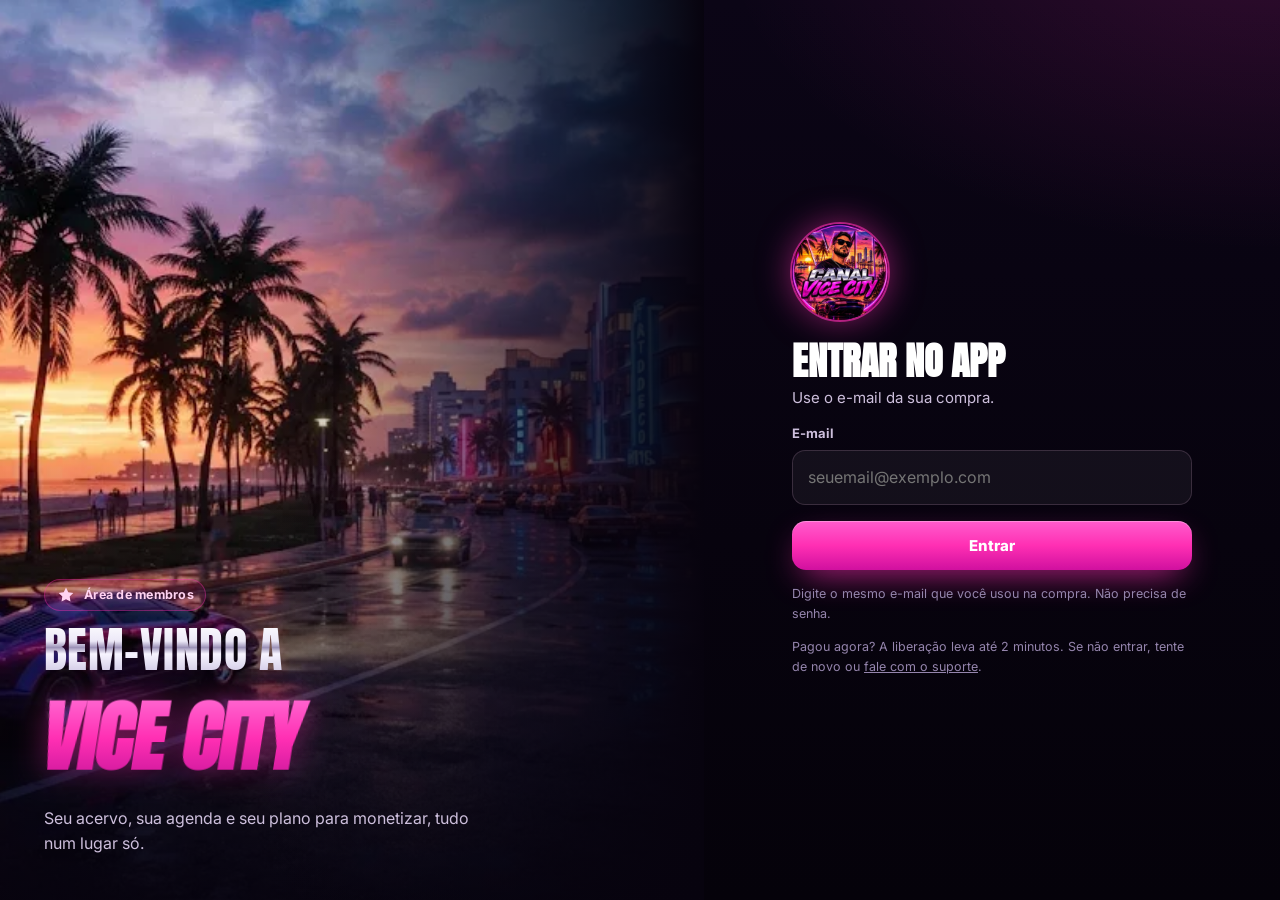
==== app/index.html @ b7386f18 "Acentos visíveis nos títulos Co-Authored-By: Claude Opus 5.5 <noreply@anthropic.com> Claude-Session:" ====
<!DOCTYPE html>
<html lang="pt-BR">
<head>
<meta charset="utf-8">
<meta name="viewport" content="width=device-width,initial-scale=1,maximum-scale=1,viewport-fit=cover">
<title>Canal Vice City · Área de membros</title>
<meta name="theme-color" content="#07030e">
<meta name="robots" content="noindex">
<link rel="icon" href="assets/logo-96.webp" type="image/webp">
<link rel="preconnect" href="https://fonts.googleapis.com">
<link rel="preconnect" href="https://fonts.gstatic.com" crossorigin>
<link rel="preconnect" href="https://drive.google.com">
<link href="https://fonts.googleapis.com/css2?family=Anton&family=Inter:wght@400;500;600;700;800&family=Yellowtail&display=swap" rel="stylesheet">
<link rel="stylesheet" href="css/app.css?v=17">
<link rel="stylesheet" href="css/v2.css?v=17">
<link rel="apple-touch-icon" href="assets/apple-touch-icon.png">
<link rel="manifest" href="manifest.webmanifest">
<meta name="apple-mobile-web-app-capable" content="yes">
<meta name="mobile-web-app-capable" content="yes">
<meta name="apple-mobile-web-app-status-bar-style" content="black-translucent">
<meta name="apple-mobile-web-app-title" content="Vice City">
<link rel="preload" as="image" href="assets/logo-96.webp">
</head>
<body>
<div class="boot"><svg viewBox="0 0 24 24" width="44" height="44"><path fill="#ff2d7a" d="M12 2.5l2.9 6 6.6.8-4.9 4.6 1.3 6.6L12 17.3l-5.9 3.2 1.3-6.6-4.9-4.6 6.6-.8z"/></svg></div>
<script src="js/config.js?v=17"></script>
<script>if (window.CVC && CVC.SUPABASE_URL) document.write('<script src="https://cdn.jsdelivr.net/npm/@supabase/supabase-js@2"><\/script>');</script>
<script src="js/content.js?v=17"></script>
<script src="js/app.js?v=17"></script>
<script src="js/bonus.js?v=17"></script>
<script src="js/estudio.js?v=17"></script>
</body>
</html>
---- app/css/app.css ----
:root{
  --night:#0f0820;--night2:#170c2c;--panel:#1d1036;--panel2:#25153f;--line:rgba(255,214,232,.10);--line2:rgba(255,214,232,.18);
  --txt:#fff;--mut:#cdbfdc;--dim:#9585ad;--pink:#ff2d7a;--orange:#ff8a3d;--aqua:#22d3c5;--gold:#ffc861;--pastel:#ffd6e8;--red:#ff4d4d;
  --sunset:linear-gradient(92deg,#ff2d7a 0%,#ff5a5f 45%,#ff8a3d 100%);
  --cta:linear-gradient(180deg,#ff5294 0%,#ff2d7a 52%,#e5135c 100%);
  --r:16px;--r2:22px;--side:252px;--top:64px;
  --sh:0 18px 50px -20px rgba(0,0,0,.7);
  --disp:Anton,Impact,'Arial Narrow',sans-serif;--body:Inter,system-ui,-apple-system,Segoe UI,Roboto,sans-serif;--script:Yellowtail,cursive;
}
*{box-sizing:border-box;margin:0;padding:0}
html{-webkit-text-size-adjust:100%;scroll-behavior:smooth}
body{font-family:var(--body);background:var(--night);color:var(--txt);line-height:1.55;font-size:15px;min-height:100vh;overflow-x:hidden;-webkit-font-smoothing:antialiased}
body::before{content:"";position:fixed;inset:0;z-index:-2;background:
  radial-gradient(1100px 600px at 85% -10%,rgba(255,45,122,.20),transparent 60%),
  radial-gradient(900px 600px at -10% 110%,rgba(34,211,197,.10),transparent 60%),
  linear-gradient(180deg,#140a28 0%,#0f0820 55%,#0c0619 100%)}
a{color:inherit;text-decoration:none}
button,input,select,textarea{font:inherit;color:inherit}
button{cursor:pointer;border:0;background:none}
img{display:block;max-width:100%}
.ic{width:20px;height:20px;fill:none;stroke:currentColor;stroke-width:1.9;stroke-linecap:round;stroke-linejoin:round;flex:none}
.ic.f{fill:currentColor;stroke:none}
:focus-visible{outline:2px solid var(--aqua);outline-offset:2px;border-radius:8px}
.sr{position:absolute;width:1px;height:1px;overflow:hidden;clip:rect(0 0 0 0)}
.hide{display:none!important}

/* ---------- Tipografia ---------- */
.disp{font-family:var(--disp);font-weight:400;letter-spacing:.01em;line-height:.98;text-transform:uppercase}
.h1{font-family:var(--disp);font-size:clamp(34px,5.4vw,58px);line-height:.95;text-transform:uppercase;letter-spacing:.005em}
.h2{font-family:var(--disp);font-size:clamp(26px,3.4vw,38px);line-height:1;text-transform:uppercase}
.h3{font-family:var(--disp);font-size:22px;line-height:1.05;text-transform:uppercase;letter-spacing:.01em}
.script{font-family:var(--script);font-weight:400;text-transform:none;color:var(--pastel)}
.grad{background:var(--sunset);-webkit-background-clip:text;background-clip:text;color:transparent}
.mut{color:var(--mut)}.dim{color:var(--dim)}
.lead{color:var(--mut);font-size:16px;max-width:62ch}
.kick{display:inline-flex;align-items:center;gap:8px;font-size:12.5px;font-weight:700;color:var(--pastel);background:rgba(255,45,122,.12);border:1px solid rgba(255,45,122,.3);padding:5px 11px;border-radius:99px}

/* ---------- Botões ---------- */
.btn{display:inline-flex;align-items:center;justify-content:center;gap:9px;padding:13px 20px;border-radius:14px;font-weight:800;font-size:15px;transition:transform .15s,filter .15s,background .15s;white-space:nowrap}
.btn:active{transform:scale(.98)}
.btn-p{background:var(--cta);color:#fff;box-shadow:0 10px 30px -10px rgba(255,45,122,.8),inset 0 1px 0 rgba(255,255,255,.25)}
.btn-p:hover{filter:brightness(1.08)}
.btn-g{background:rgba(255,255,255,.06);border:1px solid var(--line2);color:#fff}
.btn-g:hover{background:rgba(255,255,255,.1)}
.btn-a{background:rgba(34,211,197,.12);border:1px solid rgba(34,211,197,.4);color:#7ff3e9}
.btn-s{padding:9px 13px;border-radius:11px;font-size:13.5px}
.btn-xs{padding:6px 10px;border-radius:9px;font-size:12.5px;font-weight:700}
.btn[disabled]{opacity:.45;pointer-events:none}
.chip{display:inline-flex;align-items:center;gap:7px;padding:8px 13px;border-radius:99px;border:1px solid var(--line2);background:rgba(255,255,255,.04);font-weight:700;font-size:13.5px;color:var(--mut);transition:.15s;white-space:nowrap}
.chip:hover{color:#fff;border-color:rgba(255,255,255,.3)}
.chip.on{background:#fff;color:#1a0b2e;border-color:#fff}
.chip .dot{width:8px;height:8px;border-radius:50%}

/* ---------- Login ---------- */
.login{min-height:100vh;display:grid;grid-template-columns:1.1fr .9fr}
.login-art{position:relative;overflow:hidden;background:#1a0b2e}
.login-art img{position:absolute;inset:0;width:100%;height:100%;object-fit:cover;object-position:center 30%}
.login-art::after{content:"";position:absolute;inset:0;background:linear-gradient(90deg,rgba(15,8,32,0) 40%,rgba(15,8,32,1) 100%),linear-gradient(0deg,rgba(15,8,32,.9),transparent 45%)}
.login-art .cap{position:absolute;left:44px;bottom:44px;z-index:2;max-width:440px}
.login-box{display:flex;align-items:center;justify-content:center;padding:40px 28px}
.login-in{width:100%;max-width:400px}
.brand{display:flex;align-items:center;gap:10px}
.brand-mark{width:40px;height:40px;border-radius:12px;background:var(--sunset);display:grid;place-items:center;box-shadow:0 8px 24px -8px rgba(255,45,122,.8)}
.brand-mark svg{width:22px;height:22px;fill:#fff}
.brand b{font-family:var(--disp);font-size:20px;letter-spacing:.02em;text-transform:uppercase;line-height:1}
.brand small{display:block;font-family:var(--script);font-size:17px;color:var(--pastel);line-height:1;margin-top:2px}
.field{display:block;margin-top:14px}
.field span{display:block;font-size:13px;font-weight:700;color:var(--mut);margin-bottom:7px}
.input{width:100%;background:rgba(255,255,255,.05);border:1px solid var(--line2);border-radius:13px;padding:14px 15px;font-size:15.5px;outline:0;transition:border .15s,background .15s}
.input:focus{border-color:rgba(255,45,122,.7);background:rgba(255,255,255,.07)}
textarea.input{resize:vertical;min-height:110px;line-height:1.5}
select.input{appearance:none;background-image:linear-gradient(45deg,transparent 50%,#cdbfdc 50%),linear-gradient(135deg,#cdbfdc 50%,transparent 50%);background-position:calc(100% - 20px) 50%,calc(100% - 15px) 50%;background-size:5px 5px;background-repeat:no-repeat;padding-right:38px}
select.input option{background:#1d1036}
.or{display:flex;align-items:center;gap:12px;color:var(--dim);font-size:12.5px;margin:18px 0}
.or::before,.or::after{content:"";flex:1;height:1px;background:var(--line2)}
.gbtn{width:100%;background:#fff;color:#1f1f1f;font-weight:700}
.note{font-size:12.5px;color:var(--dim);margin-top:14px}
.preview-flag{display:inline-flex;gap:6px;align-items:center;font-size:12px;font-weight:700;color:#1a0b2e;background:var(--gold);padding:4px 10px;border-radius:99px}

/* ---------- Shell ---------- */
.shell{display:grid;grid-template-columns:var(--side) 1fr;min-height:100vh}
.side{position:sticky;top:0;height:100vh;display:flex;flex-direction:column;gap:6px;padding:20px 14px;border-right:1px solid var(--line);background:linear-gradient(180deg,rgba(29,16,54,.85),rgba(15,8,32,.9));backdrop-filter:blur(10px);overflow-y:auto}
.side .brand{padding:4px 8px 16px}
.nav-g{font-size:11px;font-weight:800;letter-spacing:.08em;color:var(--dim);text-transform:uppercase;padding:14px 12px 6px}
.nav a{display:flex;align-items:center;gap:12px;padding:10px 12px;border-radius:12px;color:var(--mut);font-weight:650;font-size:14.5px;transition:.15s;position:relative}
.nav a:hover{background:rgba(255,255,255,.05);color:#fff}
.nav a.on{background:linear-gradient(90deg,rgba(255,45,122,.22),rgba(255,138,61,.08));color:#fff}
.nav a.on::before{content:"";position:absolute;left:-14px;top:9px;bottom:9px;width:3px;border-radius:3px;background:var(--sunset)}
.nav a .lk{margin-left:auto;width:16px;height:16px;color:var(--dim)}
.nav a .bdg{margin-left:auto;font-size:10.5px;font-weight:800;background:var(--pink);color:#fff;padding:2px 7px;border-radius:99px}
.side-foot{margin-top:auto;padding-top:14px;border-top:1px solid var(--line)}
.me{display:flex;align-items:center;gap:10px;padding:8px}
.av{width:34px;height:34px;border-radius:50%;background:var(--sunset);display:grid;place-items:center;font-weight:900;font-size:14px;flex:none}
.me .em{font-size:12.5px;color:var(--mut);overflow:hidden;text-overflow:ellipsis;white-space:nowrap}
.main{min-width:0;display:flex;flex-direction:column}
.top{position:sticky;top:0;z-index:30;height:var(--top);display:flex;align-items:center;gap:14px;padding:0 28px;background:rgba(15,8,32,.72);backdrop-filter:blur(14px);border-bottom:1px solid var(--line)}
.top .brand{display:none}
.search{flex:1;max-width:460px;position:relative}
.search .ic{position:absolute;left:13px;top:50%;transform:translateY(-50%);color:var(--dim);width:18px;height:18px}
.search input{width:100%;background:rgba(255,255,255,.06);border:1px solid var(--line);border-radius:12px;padding:10px 12px 10px 40px;font-size:14px;outline:0}
.search input:focus{border-color:rgba(255,45,122,.6)}
.wanted{margin-left:auto;display:flex;align-items:center;gap:10px;padding:6px 12px;border-radius:12px;background:rgba(0,0,0,.25);border:1px solid var(--line)}
.wanted .lbl{font-size:11px;font-weight:800;color:var(--dim);letter-spacing:.06em;text-transform:uppercase;line-height:1.1}
.stars{display:flex;gap:3px}
.stars svg{width:17px;height:17px;fill:rgba(255,255,255,.14);transition:fill .4s,transform .4s}
.stars svg.on{fill:var(--gold);filter:drop-shadow(0 0 6px rgba(255,200,97,.7))}
.view{padding:28px 28px 120px;max-width:1320px;width:100%;margin:0 auto}
.preview-bar{background:linear-gradient(90deg,rgba(255,200,97,.16),rgba(255,138,61,.1));border-bottom:1px solid rgba(255,200,97,.3);color:#ffe3a8;font-size:13px;padding:8px 28px;display:flex;gap:10px;align-items:center;flex-wrap:wrap}
.preview-bar select{background:rgba(0,0,0,.3);border:1px solid rgba(255,200,97,.4);border-radius:8px;padding:3px 8px;font-size:12.5px}

/* tabbar mobile */
.tabbar{display:none}

/* ---------- Componentes ---------- */
.card{background:linear-gradient(180deg,rgba(37,21,63,.85),rgba(29,16,54,.85));border:1px solid var(--line);border-radius:var(--r2);padding:22px}
.card.glow{position:relative;overflow:hidden}
.card.glow::before{content:"";position:absolute;inset:-1px;border-radius:inherit;padding:1px;background:linear-gradient(135deg,rgba(255,45,122,.6),rgba(255,138,61,.2),rgba(34,211,197,.3));-webkit-mask:linear-gradient(#000 0 0) content-box,linear-gradient(#000 0 0);-webkit-mask-composite:xor;mask-composite:exclude;pointer-events:none}
.grid2{display:grid;grid-template-columns:repeat(2,minmax(0,1fr));gap:16px}
.grid3{display:grid;grid-template-columns:repeat(3,minmax(0,1fr));gap:16px}
.grid4{display:grid;grid-template-columns:repeat(4,minmax(0,1fr));gap:14px}
.sec{margin-top:40px}
.sec-h{display:flex;align-items:flex-end;justify-content:space-between;gap:16px;margin-bottom:16px;flex-wrap:wrap}
.sec-h p{color:var(--mut);font-size:14px;margin-top:4px}
.row{display:flex;gap:10px;align-items:center;flex-wrap:wrap}
.sp{flex:1}
.pill{display:inline-flex;align-items:center;gap:6px;font-size:11.5px;font-weight:800;padding:4px 9px;border-radius:99px;background:rgba(255,255,255,.08);color:var(--mut);text-transform:uppercase;letter-spacing:.04em}
.toast{position:fixed;left:50%;bottom:28px;transform:translate(-50%,20px);opacity:0;z-index:100;background:#fff;color:#1a0b2e;font-weight:800;font-size:14px;padding:12px 18px;border-radius:14px;box-shadow:var(--sh);transition:.25s;pointer-events:none;display:flex;gap:8px;align-items:center}
.toast.on{opacity:1;transform:translate(-50%,0)}
.empty{text-align:center;padding:50px 20px;color:var(--mut)}
.prog{height:8px;border-radius:99px;background:rgba(255,255,255,.08);overflow:hidden}
.prog i{display:block;height:100%;background:var(--sunset);border-radius:inherit;transition:width .6s}

/* Hero (banner de módulo) */
.hero{position:relative;border-radius:26px;overflow:hidden;min-height:260px;display:flex;align-items:flex-end;padding:30px;border:1px solid var(--line);background:#1a0b2e}
.hero .bg{position:absolute;inset:0;width:100%;height:100%;object-fit:cover}
.hero::after{content:"";position:absolute;inset:0;background:linear-gradient(90deg,rgba(15,8,32,.95) 0%,rgba(15,8,32,.6) 50%,rgba(15,8,32,.1) 100%),linear-gradient(0deg,rgba(15,8,32,.8),transparent 60%)}
.hero>.in{position:relative;z-index:2;max-width:620px}
.hero .h1{margin:12px 0 10px}
.hero.art-sunset{background:radial-gradient(120% 140% at 85% 0%,#ff8a3d 0%,#ff2d7a 28%,#5b1a7a 55%,#1a0b2e 80%)}
.hero.art-sunset .sun{position:absolute;right:8%;top:16%;width:220px;height:220px;border-radius:50%;background:linear-gradient(180deg,#ffd36e,#ff6a3d 60%,#ff2d7a);box-shadow:0 0 120px rgba(255,138,61,.6);-webkit-mask:repeating-linear-gradient(180deg,#000 0 14px,transparent 14px 20px)}

/* ---------- Rails (esteiras) ---------- */
.rail{margin-top:34px}
.rail-h{display:flex;align-items:center;gap:12px;margin-bottom:12px}
.rail-h .h3{font-size:21px}
.rail-h .ct{font-size:12.5px;font-weight:700;color:var(--dim)}
.rail-h .more{margin-left:auto;font-size:13px;font-weight:800;color:var(--pastel);display:flex;align-items:center;gap:4px}
.rail-track{display:grid;grid-auto-flow:column;grid-auto-columns:minmax(220px,1fr);gap:14px;overflow-x:auto;scroll-snap-type:x mandatory;padding-bottom:10px;scrollbar-width:thin;scrollbar-color:rgba(255,255,255,.15) transparent}
@media (min-width:1200px){.rail-track{grid-auto-columns:calc((100% - 56px)/5)}}
.rail-track>*{scroll-snap-align:start}
.rail-wrap{position:relative}
.rail-btn{position:absolute;top:34%;width:40px;height:40px;border-radius:50%;background:rgba(15,8,32,.85);border:1px solid var(--line2);display:grid;place-items:center;z-index:3;opacity:0;transition:.2s}
.rail-wrap:hover .rail-btn{opacity:1}
.rail-btn.l{left:-14px}.rail-btn.r{right:-14px}

/* Card de vídeo */
.vc{position:relative;border-radius:16px;overflow:hidden;background:var(--panel);border:1px solid var(--line);transition:transform .2s,border-color .2s,box-shadow .2s;display:flex;flex-direction:column;min-width:0}
.vc:hover{transform:translateY(-3px);border-color:rgba(255,45,122,.45);box-shadow:0 18px 40px -18px rgba(255,45,122,.5)}
.vc .th{position:relative;aspect-ratio:16/10;background:linear-gradient(110deg,#22123c 8%,#2d1a4d 18%,#22123c 33%);background-size:200% 100%;animation:shim 1.4s linear infinite;cursor:pointer;overflow:hidden}
.vc .th img{position:absolute;inset:0;width:100%;height:100%;object-fit:cover;transition:transform .35s}
.vc:hover .th img{transform:scale(1.05)}
.vc .th::after{content:"";position:absolute;inset:0;background:linear-gradient(0deg,rgba(15,8,32,.85),transparent 55%)}
.vc .play{position:absolute;left:50%;top:50%;transform:translate(-50%,-50%) scale(.9);width:48px;height:48px;border-radius:50%;background:rgba(255,45,122,.92);display:grid;place-items:center;z-index:2;opacity:0;transition:.2s;box-shadow:0 0 0 6px rgba(255,45,122,.25)}
.vc .play svg{width:20px;height:20px;fill:#fff;margin-left:3px}
.vc:hover .play{opacity:1;transform:translate(-50%,-50%) scale(1)}
.vc .tag{position:absolute;left:10px;top:10px;z-index:2;font-size:10.5px;font-weight:900;letter-spacing:.05em;text-transform:uppercase;padding:4px 8px;border-radius:7px;background:rgba(15,8,32,.75);backdrop-filter:blur(6px);border:1px solid rgba(255,255,255,.12)}
.vc .fav{position:absolute;right:8px;top:8px;z-index:3;width:32px;height:32px;border-radius:50%;background:rgba(15,8,32,.7);display:grid;place-items:center;border:1px solid rgba(255,255,255,.12)}
.vc .fav svg{width:16px;height:16px;fill:none;stroke:#fff;stroke-width:2}
.vc .fav.on svg{fill:var(--gold);stroke:var(--gold)}
.vc .done-b{position:absolute;right:8px;bottom:8px;z-index:3;font-size:10.5px;font-weight:900;background:var(--aqua);color:#062a27;padding:3px 8px;border-radius:7px;text-transform:uppercase}
.vc .bd{padding:11px 12px 12px;display:flex;flex-direction:column;gap:9px;flex:1}
.vc .tt{font-weight:750;font-size:13.5px;line-height:1.3;display:-webkit-box;-webkit-line-clamp:2;-webkit-box-orient:vertical;overflow:hidden;min-height:2.6em}
.vc .meta{font-size:11.5px;color:var(--dim);display:flex;gap:8px}
.vc .acts{display:grid;grid-template-columns:1fr auto auto;gap:6px;margin-top:auto}
.vc .acts .btn{padding:8px 10px;font-size:12.5px;border-radius:10px}
.vc .acts .ib{width:36px;padding:8px 0}
@keyframes shim{to{background-position:-200% 0}}

/* Grade de vídeos */
.vgrid{display:grid;grid-template-columns:repeat(auto-fill,minmax(210px,1fr));gap:14px}
.filters{position:sticky;top:var(--top);z-index:20;background:rgba(15,8,32,.88);backdrop-filter:blur(12px);margin:0 -28px;padding:14px 28px;border-bottom:1px solid var(--line)}
.filters .chips{display:flex;gap:8px;overflow-x:auto;padding-bottom:4px;scrollbar-width:none}
.filters .chips::-webkit-scrollbar{display:none}
.pager{display:flex;align-items:center;justify-content:center;gap:12px;margin-top:26px}

/* Cards de categoria */
.catc{position:relative;border-radius:18px;overflow:hidden;min-height:132px;padding:16px;display:flex;flex-direction:column;justify-content:flex-end;border:1px solid var(--line);background:#1d1036;transition:transform .2s}
.catc:hover{transform:translateY(-3px)}
.catc .bgi{position:absolute;inset:0;width:100%;height:100%;object-fit:cover;opacity:.55;transition:opacity .2s}
.catc:hover .bgi{opacity:.75}
.catc::after{content:"";position:absolute;inset:0;background:linear-gradient(0deg,rgba(15,8,32,.95),rgba(15,8,32,.2))}
.catc>*{position:relative;z-index:2}
.catc .n{font-family:var(--disp);font-size:22px;text-transform:uppercase;line-height:1}
.catc .c{font-size:12.5px;color:var(--mut);margin-top:4px}
.catc .bar{position:absolute;left:0;top:0;bottom:0;width:4px;z-index:2}

/* Modal */
.modal{position:fixed;inset:0;z-index:80;background:rgba(5,2,12,.78);backdrop-filter:blur(8px);display:flex;align-items:center;justify-content:center;padding:20px;opacity:0;pointer-events:none;transition:opacity .2s}
.modal.on{opacity:1;pointer-events:auto}
.mbox{width:100%;max-width:980px;max-height:92vh;overflow:auto;background:linear-gradient(180deg,#22123c,#170c2c);border:1px solid var(--line2);border-radius:24px;box-shadow:var(--sh);transform:translateY(16px) scale(.98);transition:transform .25s}
.modal.on .mbox{transform:none}
.mhead{display:flex;align-items:center;gap:12px;padding:16px 18px;border-bottom:1px solid var(--line)}
.mhead .x{margin-left:auto;width:38px;height:38px;border-radius:50%;background:rgba(255,255,255,.08);display:grid;place-items:center}
.mbody{padding:18px}
.player-wrap{display:grid;grid-template-columns:minmax(0,1.25fr) minmax(0,1fr);gap:18px}
.player{position:relative;aspect-ratio:9/12;max-height:72vh;border-radius:16px;overflow:hidden;background:#000}
.player iframe{position:absolute;inset:0;width:100%;height:100%;border:0}
.copybox{background:rgba(0,0,0,.25);border:1px solid var(--line);border-radius:14px;padding:13px;font-size:13.5px;white-space:pre-wrap;line-height:1.5}
.ptabs{display:flex;gap:6px;flex-wrap:wrap}

/* QG */
.qg-hero{display:grid;grid-template-columns:minmax(0,1.3fr) minmax(0,1fr);gap:18px}
.next{display:flex;gap:14px;align-items:flex-start;padding:16px;border-radius:16px;background:rgba(255,255,255,.04);border:1px solid var(--line)}
.next .num{width:38px;height:38px;border-radius:12px;display:grid;place-items:center;font-family:var(--disp);font-size:20px;flex:none;background:rgba(255,255,255,.07)}
.next.done .num{background:var(--aqua);color:#062a27}
.next.cur{border-color:rgba(255,45,122,.5);background:rgba(255,45,122,.08)}
.statc{padding:16px;border-radius:16px;background:rgba(255,255,255,.04);border:1px solid var(--line)}
.statc b{display:block;font-family:var(--disp);font-size:30px;line-height:1}
.statc span{font-size:12.5px;color:var(--mut)}
.modc{position:relative;border-radius:20px;overflow:hidden;padding:18px;min-height:150px;display:flex;flex-direction:column;justify-content:flex-end;border:1px solid var(--line);background:linear-gradient(160deg,#2a1748,#170c2c);transition:transform .2s,border-color .2s}
.modc:hover{transform:translateY(-3px);border-color:rgba(255,45,122,.4)}
.modc .ico{position:absolute;right:16px;top:16px;width:46px;height:46px;border-radius:14px;display:grid;place-items:center;background:rgba(255,255,255,.07)}
.modc .ico .ic{width:24px;height:24px}
.modc .n{font-family:var(--disp);font-size:21px;text-transform:uppercase;line-height:1.02}
.modc .d{font-size:13px;color:var(--mut);margin-top:6px}
.modc.lock{opacity:.8}
.modc .lockb{position:absolute;left:16px;top:16px;display:flex;gap:6px;align-items:center;font-size:11px;font-weight:800;padding:4px 9px;border-radius:99px;background:rgba(0,0,0,.4);color:var(--gold);text-transform:uppercase}

/* Quiz */
.quiz{max-width:760px;margin:0 auto}
.qop{display:flex;align-items:center;gap:14px;width:100%;text-align:left;padding:16px 18px;border-radius:16px;border:1px solid var(--line2);background:rgba(255,255,255,.04);transition:.15s;margin-top:10px}
.qop:hover{border-color:rgba(255,255,255,.35);background:rgba(255,255,255,.07)}
.qop.on{border-color:var(--pink);background:rgba(255,45,122,.12)}
.qop .ck{width:24px;height:24px;border-radius:8px;border:2px solid var(--line2);display:grid;place-items:center;flex:none}
.qop.on .ck{background:var(--pink);border-color:var(--pink)}
.qop .ck svg{width:14px;height:14px;stroke:#fff;stroke-width:3;opacity:0}
.qop.on .ck svg{opacity:1}
.qop b{display:block;font-size:15.5px}
.qop small{color:var(--dim);font-size:13px}
.qsteps{display:flex;gap:6px;margin:18px 0 26px}
.qsteps i{flex:1;height:5px;border-radius:9px;background:rgba(255,255,255,.1)}
.qsteps i.on{background:var(--sunset)}

/* Plano */
.plan-step{display:grid;grid-template-columns:56px 1fr;gap:14px;padding:16px 0;border-top:1px solid var(--line)}
.plan-step:first-child{border-top:0}
.plan-step .d{font-family:var(--disp);font-size:15px;line-height:1.05;text-transform:uppercase;color:var(--pastel)}
.ul{list-style:none;display:grid;gap:9px}
.ul li{display:flex;gap:10px;align-items:flex-start;font-size:14.5px;color:var(--mut)}
.ul li .ic{color:var(--aqua);width:18px;height:18px;margin-top:2px}

/* Agenda */
.ag-form{display:grid;grid-template-columns:minmax(0,1fr) minmax(0,1fr);gap:16px}
.plat-sel{display:grid;grid-template-columns:repeat(auto-fill,minmax(150px,1fr));gap:10px}
.plat-b{position:relative;padding:14px;border-radius:16px;border:1px solid var(--line2);background:rgba(255,255,255,.04);text-align:left;transition:.15s}
.plat-b.on{border-color:var(--pc);background:color-mix(in srgb,var(--pc) 14%,transparent)}
.plat-b b{display:block;font-size:14.5px}
.plat-b .dt{width:10px;height:10px;border-radius:50%;background:var(--pc);display:inline-block;margin-right:7px}
.stepper{display:flex;align-items:center;gap:8px;margin-top:10px}
.stepper button{width:30px;height:30px;border-radius:9px;background:rgba(255,255,255,.08);font-weight:900}
.stepper span{min-width:58px;text-align:center;font-weight:800;font-size:13.5px}
.cal{display:grid;grid-template-columns:repeat(7,minmax(0,1fr));gap:8px}
.cal .wd{font-size:11.5px;font-weight:800;color:var(--dim);text-transform:uppercase;text-align:center;padding-bottom:4px}
.day{min-height:118px;border-radius:14px;border:1px solid var(--line);background:rgba(255,255,255,.03);padding:8px;display:flex;flex-direction:column;gap:5px;cursor:pointer;transition:.15s;text-align:left}
.day:hover{border-color:rgba(255,45,122,.45);background:rgba(255,45,122,.05)}
.day.off{opacity:.35;cursor:default}
.day.today{border-color:var(--gold)}
.day .dn{font-family:var(--disp);font-size:18px;line-height:1;display:flex;justify-content:space-between}
.day .dn small{font-family:var(--body);font-size:10.5px;font-weight:800;color:var(--aqua)}
.slot{display:flex;align-items:center;gap:6px;font-size:11px;font-weight:700;color:var(--mut);background:rgba(0,0,0,.25);border-radius:8px;padding:4px 6px;overflow:hidden;white-space:nowrap}
.slot i{width:7px;height:7px;border-radius:50%;flex:none}
.slot.ok{text-decoration:line-through;opacity:.55}
.daylist{display:grid;gap:12px}
.dpost{display:grid;grid-template-columns:120px minmax(0,1fr);gap:14px;padding:12px;border-radius:16px;background:rgba(255,255,255,.04);border:1px solid var(--line)}
.dpost .th{position:relative;border-radius:12px;overflow:hidden;aspect-ratio:16/11;background:#22123c;cursor:pointer}
.dpost .th img{position:absolute;inset:0;width:100%;height:100%;object-fit:cover}
.dpost.ok{opacity:.6}
.legend{display:flex;gap:14px;flex-wrap:wrap;font-size:12.5px;color:var(--mut)}
.legend span{display:inline-flex;align-items:center;gap:6px}
.legend i{width:9px;height:9px;border-radius:50%}

/* Guia / módulos de conteúdo */
.toc{position:sticky;top:calc(var(--top) + 16px);display:grid;gap:4px}
.toc a{padding:9px 12px;border-radius:10px;color:var(--mut);font-weight:650;font-size:14px}
.toc a:hover,.toc a.on{background:rgba(255,255,255,.06);color:#fff}
.doc{display:grid;grid-template-columns:220px minmax(0,1fr);gap:28px;margin-top:28px}
.chapter{scroll-margin-top:calc(var(--top) + 20px);margin-bottom:34px}
.chapter .h2{margin-bottom:12px}
.chk{display:flex;gap:12px;align-items:flex-start;padding:13px 14px;border-radius:14px;background:rgba(255,255,255,.035);border:1px solid var(--line);cursor:pointer;margin-top:8px;transition:.15s}
.chk:hover{border-color:var(--line2)}
.chk input{appearance:none;width:22px;height:22px;border-radius:7px;border:2px solid var(--line2);flex:none;display:grid;place-items:center;margin-top:1px;transition:.15s}
.chk input:checked{background:var(--aqua);border-color:var(--aqua)}
.chk input:checked::after{content:"";width:6px;height:11px;border:solid #062a27;border-width:0 3px 3px 0;transform:rotate(45deg) translate(-1px,-1px)}
.chk b{display:block;font-size:14.5px}
.chk span{font-size:13.5px;color:var(--mut)}
.chk.done b{text-decoration:line-through;opacity:.7}
.prompt{position:relative;padding:16px;border-radius:16px;background:rgba(0,0,0,.25);border:1px solid var(--line)}
.prompt p{font-size:13.5px;color:var(--mut);line-height:1.6;margin-top:8px}
.route{border-radius:20px;padding:20px;border:1px solid var(--line);background:linear-gradient(160deg,rgba(255,255,255,.05),rgba(255,255,255,.02));position:relative;overflow:hidden}
.route::before{content:"";position:absolute;left:0;top:0;right:0;height:3px;background:var(--rc)}
.route .req{display:flex;gap:8px;flex-wrap:wrap;margin:10px 0}
.alert{display:flex;gap:10px;font-size:13px;color:#ffe3a8;background:rgba(255,200,97,.08);border:1px solid rgba(255,200,97,.25);border-radius:12px;padding:10px 12px;margin-top:12px}
.lockscreen{text-align:center;max-width:560px;margin:40px auto;padding:40px 26px}
.lockscreen .big{width:80px;height:80px;border-radius:24px;margin:0 auto 18px;display:grid;place-items:center;background:rgba(255,200,97,.12);color:var(--gold)}
.lockscreen .big .ic{width:38px;height:38px}
.countdown{display:flex;justify-content:center;gap:10px;margin:20px 0}
.countdown div{min-width:74px;padding:12px;border-radius:14px;background:rgba(255,255,255,.05);border:1px solid var(--line)}
.countdown b{display:block;font-family:var(--disp);font-size:32px;line-height:1}
.countdown span{font-size:11.5px;color:var(--dim);text-transform:uppercase;font-weight:800}

/* reveal */
.rv{opacity:0;transform:translateY(14px);transition:opacity .5s ease,transform .5s ease}
.rv.in{opacity:1;transform:none}
@media (prefers-reduced-motion:reduce){.rv{opacity:1;transform:none;transition:none}.vc .th{animation:none}}

/* ---------- Responsivo ---------- */
@media (max-width:1100px){.grid4{grid-template-columns:repeat(2,minmax(0,1fr))}.qg-hero{grid-template-columns:1fr}}
@media (max-width:980px){
  .shell{grid-template-columns:1fr}
  .side{display:none}
  .top{padding:0 16px}
  .top .brand{display:flex}
  .top .brand small{display:none}
  .top .brand b{font-size:17px}
  .search{display:none}
  .view{padding:18px 16px 110px}
  .filters{margin:0 -16px;padding:12px 16px}
  .preview-bar{padding:8px 16px}
  .tabbar{display:grid;grid-template-columns:repeat(5,1fr);position:fixed;left:0;right:0;bottom:0;z-index:40;background:rgba(18,9,36,.94);backdrop-filter:blur(16px);border-top:1px solid var(--line2);padding:6px 4px calc(6px + env(safe-area-inset-bottom))}
  .tabbar a{display:flex;flex-direction:column;align-items:center;gap:3px;font-size:10.5px;font-weight:750;color:var(--dim);padding:6px 2px;border-radius:12px}
  .tabbar a .ic{width:22px;height:22px}
  .tabbar a.on{color:#fff}
  .tabbar a.on .ic{color:var(--pink)}
  .grid3{grid-template-columns:1fr}
  .grid2{grid-template-columns:1fr}
  .doc{grid-template-columns:1fr}
  .toc{position:static;display:flex;overflow-x:auto;gap:6px;scrollbar-width:none}
  .toc a{white-space:nowrap;border:1px solid var(--line)}
  .ag-form{grid-template-columns:1fr}
  .player-wrap{grid-template-columns:1fr}
  .player{aspect-ratio:9/14;max-height:60vh;width:100%;max-width:min(100%,calc(60vh*9/14));margin:0 auto}
  .login{grid-template-columns:1fr}
  .login-art{height:300px}
  .login-art::after{background:linear-gradient(0deg,rgba(15,8,32,1) 0%,rgba(15,8,32,.2) 60%)}
  .login-art .cap{left:22px;bottom:22px;right:22px}
  .login-box{padding:8px 22px 40px}
  .wanted .lbl{display:none}
  .hero{min-height:220px;padding:22px}
  .rail-track{grid-auto-columns:72%}
  .rail-btn{display:none}
}
@media (max-width:560px){
  body{font-size:14.5px}
  .grid4{grid-template-columns:repeat(2,minmax(0,1fr));gap:10px}
  .vgrid{grid-template-columns:repeat(2,minmax(0,1fr));gap:10px}
  .vc .bd{padding:9px}
  .vc .tt{font-size:12.5px}
  .vc .acts{grid-template-columns:1fr auto}
  .vc .acts .ib.cp{display:none}
  .card{padding:16px;border-radius:18px}
  .cal{display:none}
  .dpost{grid-template-columns:96px minmax(0,1fr);gap:10px;padding:10px}
  .dpost>div>.row:last-child{display:grid;grid-template-columns:1fr 1fr;gap:6px}
  .dpost>div>.row:last-child .btn{justify-content:center;width:100%}
  .countdown div{min-width:62px}
  .mbody{padding:14px}
  .modal{padding:0;align-items:flex-end}
  .mbox{border-radius:22px 22px 0 0;max-height:94vh}
}
---- app/css/v2.css ----
/* ============ Canal Vice City · v2 (premium) ============ */
:root{
  --night:#07030e;--night2:#0d0618;--panel:#140a24;--panel2:#1b0f30;
  --line:rgba(255,200,240,.09);--line2:rgba(255,200,240,.16);
  --pink:#ff2fb3;--magenta:#e01cc8;--orange:#ff8a3d;--aqua:#2ee6d6;--gold:#ffd166;--pastel:#ffd3f1;
  --sunset:linear-gradient(95deg,#ff2fb3 0%,#ff4f7b 48%,#ff9a3d 100%);
  --cta:linear-gradient(180deg,#ff5ccd 0%,#ff2fb3 50%,#d0109f 100%);
  --chrome:linear-gradient(180deg,#ffffff 0%,#ece8f7 38%,#9d93b8 50%,#f7f4ff 62%,#cfc8e4 100%);
  --neon:0 0 0 1px rgba(255,47,179,.42),0 0 24px -4px rgba(255,47,179,.55);
}
body{background:var(--night)}
body::before{background:
  radial-gradient(900px 520px at 100% -8%,rgba(255,47,179,.16),transparent 62%),
  radial-gradient(800px 520px at -10% 108%,rgba(46,230,214,.08),transparent 60%),
  linear-gradient(180deg,#0b0516 0%,#07030e 60%,#05020a 100%)}
.chrome{background:var(--chrome);-webkit-background-clip:text;background-clip:text;color:transparent}
.brush{display:inline-block;font-family:var(--disp);text-transform:uppercase;transform:skewX(-9deg);background:linear-gradient(180deg,#ff8fe6 0%,#ff2fb3 55%,#b80d93 100%);-webkit-background-clip:text;background-clip:text;color:transparent;filter:drop-shadow(0 0 16px rgba(255,47,179,.45));padding-right:.08em}
.grad{background:linear-gradient(180deg,#ff8fe6,#ff2fb3 60%,#d0109f);-webkit-background-clip:text;background-clip:text;color:transparent}
.kick{background:rgba(255,47,179,.1);border-color:rgba(255,47,179,.35);color:var(--pastel);letter-spacing:.02em}
.card{background:linear-gradient(180deg,rgba(27,15,48,.78),rgba(18,9,34,.78));border-color:var(--line);backdrop-filter:blur(8px)}
.card.glow::before{background:linear-gradient(135deg,rgba(255,47,179,.7),rgba(46,230,214,.25) 60%,rgba(255,154,61,.4))}
.btn-p{box-shadow:0 12px 34px -12px rgba(255,47,179,.9),inset 0 1px 0 rgba(255,255,255,.3)}
.chip.on{background:linear-gradient(180deg,#fff,#efe8ff);color:#16081f}

/* ---------- Marca ---------- */
.brand-logo{width:44px;height:44px;border-radius:50%;box-shadow:0 0 0 2px rgba(255,47,179,.55),0 0 22px rgba(255,47,179,.5);flex:none}
.brand b{font-size:19px}
.brand .bt{line-height:1}
.brand .bt .chrome{font-family:var(--disp);font-size:17px;letter-spacing:.04em;display:block}
.brand .bt .brush{font-size:21px;margin-top:1px}

/* ---------- Shell / menu ---------- */
.side{background:linear-gradient(180deg,rgba(13,6,24,.96),rgba(7,3,14,.98));border-right:1px solid var(--line)}
.nav-g{color:#8a7aa6;letter-spacing:.12em}
.nav a{font-size:14px}
.nav a .ic{color:#a898c4}
.nav a.on{background:linear-gradient(90deg,rgba(255,47,179,.2),rgba(255,47,179,.02));color:#fff}
.nav a.on .ic{color:var(--pink)}
.nav a.on::before{background:var(--pink);box-shadow:0 0 12px var(--pink)}
.nav .navstep{margin-left:auto;font-size:10px;font-weight:900;color:#140a24;background:var(--gold);border-radius:99px;padding:2px 7px}
.top{background:rgba(7,3,14,.72);border-bottom:1px solid var(--line)}
.hamb{display:none;width:42px;height:42px;border-radius:12px;border:1px solid var(--line2);background:rgba(255,255,255,.04);place-items:center}
.scrim{position:fixed;inset:0;z-index:58;background:rgba(3,1,8,.62);backdrop-filter:blur(3px);opacity:0;pointer-events:none;transition:opacity .25s}
.scrim.on{opacity:1;pointer-events:auto}
.side .xclose{display:none}

/* HUD de procurado (6 estrelas) */
.hud{margin-left:auto;display:flex;align-items:center;gap:10px;padding:7px 12px;border-radius:14px;background:rgba(0,0,0,.35);border:1px solid var(--line)}
.hud .lv{font-family:var(--disp);font-size:13px;letter-spacing:.08em;color:#d8cde9;line-height:1;text-align:right}
.hud .lv b{display:block;font-size:10px;color:#8a7aa6;letter-spacing:.14em;font-family:var(--body);font-weight:800}
.stars{gap:2px}
.stars svg{width:18px;height:18px;fill:rgba(255,255,255,.08);stroke:rgba(255,255,255,.35);stroke-width:1.2}
.stars svg.on{fill:#fff;stroke:#fff;filter:drop-shadow(0 0 5px rgba(255,255,255,.85)) drop-shadow(0 0 10px rgba(255,47,179,.8))}
.stars svg.on:last-child{animation:blink 1.4s steps(2) infinite}
@keyframes blink{50%{opacity:.35}}
.stars.big svg{width:30px;height:30px}

/* ---------- Hero com imagem ---------- */
.hx{position:relative;border-radius:28px;overflow:hidden;min-height:360px;display:flex;align-items:flex-end;padding:34px;background:#12081f;box-shadow:inset 0 0 0 1px rgba(255,47,179,.28),0 40px 90px -50px rgba(255,47,179,.65)}
.hx>img.bg{position:absolute;inset:0;width:100%;height:100%;object-fit:cover;transform:scale(1.02)}
.hx::after{content:"";position:absolute;inset:0;background:linear-gradient(90deg,rgba(7,3,14,.94) 0%,rgba(7,3,14,.62) 42%,rgba(7,3,14,.05) 80%),linear-gradient(0deg,rgba(7,3,14,.9) 0%,transparent 52%)}
.hx>.in{position:relative;z-index:2;max-width:640px}
.hx .t1{display:block;font-family:var(--disp);font-size:clamp(30px,4.6vw,54px);line-height:.95;text-transform:uppercase}
.hx .t2{font-size:clamp(40px,6.4vw,78px);line-height:.92;margin-top:2px}
.hx .lead{margin-top:14px;color:#e6dcf2}
.hx .acts{display:flex;flex-wrap:wrap;gap:10px;margin-top:20px}
.hx.sm{min-height:250px}
.hx .logo-big{position:absolute;right:30px;top:30px;z-index:2;width:118px;height:118px;border-radius:50%;box-shadow:0 0 0 2px rgba(255,47,179,.6),0 0 40px rgba(255,47,179,.55)}

/* ---------- Passos (sequência real) ---------- */
.steps3{display:grid;grid-template-columns:repeat(3,minmax(0,1fr));gap:12px}
.steps3>div{display:flex;gap:12px;align-items:flex-start;padding:16px;border-radius:18px;background:rgba(255,255,255,.035);border:1px solid var(--line)}
.steps3 .n{width:36px;height:36px;border-radius:50%;flex:none;display:grid;place-items:center;font-family:var(--disp);font-size:18px;background:var(--cta);box-shadow:0 0 18px rgba(255,47,179,.5)}
.steps3 b{display:block;font-size:14.5px}
.steps3 span{font-size:13px;color:var(--mut)}

/* ---------- Tiles com imagem ---------- */
.tiles{display:grid;grid-template-columns:repeat(auto-fill,minmax(240px,1fr));gap:14px}
.tile{position:relative;display:flex;flex-direction:column;justify-content:flex-end;aspect-ratio:16/11;border-radius:22px;overflow:hidden;padding:18px;background:#12081f;isolation:isolate;box-shadow:inset 0 0 0 1px var(--line);transition:transform .25s,box-shadow .25s}
.tile>img{position:absolute;inset:0;width:100%;height:100%;object-fit:cover;z-index:-2;transition:transform .5s}
.tile::after{content:"";position:absolute;inset:0;z-index:-1;background:linear-gradient(0deg,rgba(7,3,14,.95) 0%,rgba(7,3,14,.45) 48%,rgba(7,3,14,.05) 100%)}
.tile:hover{transform:translateY(-4px);box-shadow:inset 0 0 0 1px rgba(255,47,179,.5),0 24px 50px -24px rgba(255,47,179,.6)}
.tile:hover>img{transform:scale(1.06)}
.tile .tg{position:absolute;left:14px;top:14px;font-size:11px;font-weight:800;letter-spacing:.04em;padding:5px 10px;border-radius:99px;background:rgba(7,3,14,.6);border:1px solid var(--line2);backdrop-filter:blur(6px);display:flex;gap:6px;align-items:center}
.tile .tg .ic{width:14px;height:14px}
.tile .n{font-family:var(--disp);font-size:24px;line-height:1;text-transform:uppercase}
.tile .d{font-size:13px;color:#d9cfe8;margin-top:6px;line-height:1.35}
.tile.lock>img{filter:grayscale(.85) brightness(.55)}
.tile.lock .tg{color:var(--gold);border-color:rgba(255,209,102,.4)}
.tile.wide{aspect-ratio:auto;min-height:200px}
.tiles.big .tile{aspect-ratio:4/3}

/* ---------- Missão em destaque + trilha ---------- */
.spot{display:grid;grid-template-columns:minmax(0,1.05fr) minmax(0,1fr);border-radius:26px;overflow:hidden;background:linear-gradient(180deg,rgba(27,15,48,.85),rgba(14,7,26,.9));box-shadow:inset 0 0 0 1px rgba(255,47,179,.3)}
.spot .im{position:relative;min-height:280px}
.spot .im img{position:absolute;inset:0;width:100%;height:100%;object-fit:cover}
.spot .im::after{content:"";position:absolute;inset:0;background:linear-gradient(90deg,transparent 55%,rgba(14,7,26,.95))}
.spot .im .mstar{position:absolute;left:18px;top:18px;z-index:2}
.spot .ct{padding:26px 28px;display:flex;flex-direction:column;gap:12px}
.spot ol{display:grid;gap:8px;counter-reset:s;margin-top:4px}
.spot ol li{list-style:none;counter-increment:s;display:flex;gap:10px;font-size:14px;color:#e2d8ef}
.spot ol li::before{content:counter(s);flex:none;width:22px;height:22px;border-radius:50%;display:grid;place-items:center;font-size:11.5px;font-weight:900;background:rgba(255,47,179,.18);color:var(--pastel)}
.mstar{display:inline-flex;align-items:center;gap:8px;font-family:var(--disp);font-size:14px;letter-spacing:.08em;padding:7px 12px;border-radius:99px;background:rgba(7,3,14,.7);border:1px solid rgba(255,255,255,.2);backdrop-filter:blur(6px)}
.mstar svg{width:16px;height:16px;fill:#fff;filter:drop-shadow(0 0 6px var(--pink))}
.track{display:grid;grid-template-columns:repeat(6,minmax(0,1fr));gap:10px;position:relative}
.tstep{position:relative;display:flex;flex-direction:column;align-items:center;text-align:center;gap:8px;padding:16px 8px;border-radius:18px;background:rgba(255,255,255,.03);border:1px solid var(--line);transition:.2s}
.tstep:hover{border-color:rgba(255,47,179,.45)}
.tstep .st{width:44px;height:44px;display:grid;place-items:center}
.tstep .st svg{width:38px;height:38px;fill:rgba(255,255,255,.06);stroke:rgba(255,255,255,.3);stroke-width:1}
.tstep.done .st svg{fill:#fff;stroke:#fff;filter:drop-shadow(0 0 8px rgba(255,255,255,.8)) drop-shadow(0 0 14px rgba(255,47,179,.8))}
.tstep.cur{border-color:rgba(255,47,179,.6);background:rgba(255,47,179,.08);box-shadow:0 0 30px -10px rgba(255,47,179,.7)}
.tstep.cur .st svg{stroke:var(--pink);stroke-width:1.6;animation:blink 1.4s steps(2) infinite}
.tstep b{font-size:13px;line-height:1.2}
.tstep small{font-size:11px;color:var(--dim);font-weight:700;letter-spacing:.06em;text-transform:uppercase}

/* ---------- Capa própria nos vídeos ---------- */
.vc{background:#120a20;border-color:var(--line)}
.vc .th{aspect-ratio:4/5}
.vc .th::after{background:linear-gradient(0deg,rgba(7,3,14,.95) 0%,rgba(7,3,14,.25) 42%,transparent 62%),linear-gradient(180deg,rgba(7,3,14,.55),transparent 28%)}
.vc .cvb{position:absolute;left:10px;top:10px;z-index:2;width:28px;height:28px;border-radius:50%;box-shadow:0 0 0 1.5px rgba(255,47,179,.8),0 0 12px rgba(255,47,179,.6)}
.vc .tag{left:10px;top:auto;bottom:10px;background:rgba(7,3,14,.6)!important;border:1px solid currentColor;font-size:10px;backdrop-filter:blur(4px)}
.vc .cvt{position:absolute;left:10px;right:10px;bottom:36px;z-index:2;font-family:var(--disp);font-size:17px;line-height:1.02;text-transform:uppercase;text-shadow:0 2px 10px rgba(0,0,0,.8)}
.vc .play{background:var(--cta);box-shadow:0 0 24px rgba(255,47,179,.7)}
.vc:hover{border-color:rgba(255,47,179,.5);box-shadow:0 18px 40px -18px rgba(255,47,179,.55)}
.vc .tt{min-height:0;font-size:12.5px;color:var(--mut);font-weight:650}
.rail-track{grid-auto-columns:minmax(190px,210px)}
.vgrid{grid-template-columns:repeat(auto-fill,minmax(180px,1fr))}

/* ---------- Boas-vindas ---------- */
.welcome{text-align:center;padding:30px 24px 26px;position:relative;overflow:hidden}
.welcome::before{content:"";position:absolute;inset:0;background:url(../assets/img/login.webp) center/cover;opacity:.28;z-index:-1}
.welcome .wl{width:130px;height:130px;border-radius:50%;margin:0 auto 14px;box-shadow:0 0 0 2px rgba(255,47,179,.7),0 0 46px rgba(255,47,179,.6)}
.welcome .wsteps{display:grid;gap:8px;text-align:left;margin:18px auto 22px;max-width:380px}
.welcome .wsteps div{display:flex;gap:10px;align-items:center;padding:10px 12px;border-radius:14px;background:rgba(7,3,14,.6);border:1px solid var(--line2);font-size:14px}
.welcome .wsteps svg{width:18px;height:18px;fill:#fff;filter:drop-shadow(0 0 6px var(--pink));flex:none}

/* ---------- FAQ / guia ---------- */
.faq{display:grid;gap:10px}
.faq details{border-radius:16px;background:rgba(255,255,255,.035);border:1px solid var(--line);overflow:hidden}
.faq summary{cursor:pointer;list-style:none;padding:16px 18px;font-weight:750;display:flex;gap:10px;align-items:center}
.faq summary::-webkit-details-marker{display:none}
.faq summary::after{content:"+";margin-left:auto;font-size:20px;color:var(--pink);transition:transform .2s}
.faq details[open] summary::after{transform:rotate(45deg)}
.faq .fa{padding:0 18px 16px;color:var(--mut);font-size:14.5px}
.faq .fa ol,.faq .fa ul{padding-left:18px;margin-top:6px;display:grid;gap:4px}

/* ---------- Seções ---------- */
.sec-h .h2{font-size:clamp(24px,3vw,34px)}
.eyebrow-s{font-family:var(--script);font-size:22px;color:var(--pastel);line-height:1}
.statrow{display:grid;grid-template-columns:repeat(4,minmax(0,1fr));gap:12px}
.statc{background:rgba(255,255,255,.03)}
.statc b{font-size:32px}
.lockscreen{background:linear-gradient(180deg,rgba(27,15,48,.85),rgba(14,7,26,.9));border-radius:26px;box-shadow:inset 0 0 0 1px rgba(255,209,102,.25)}

/* ---------- Login ---------- */
.login-art::after{background:linear-gradient(90deg,rgba(7,3,14,0) 35%,rgba(7,3,14,1) 100%),linear-gradient(0deg,rgba(7,3,14,.92),transparent 50%)}
.login-logo{width:96px;height:96px;border-radius:50%;box-shadow:0 0 0 2px rgba(255,47,179,.6),0 0 34px rgba(255,47,179,.55)}

/* ---------- Barra inferior ---------- */
.tabbar .fab{position:relative}
.tabbar .fab span.o{width:54px;height:54px;margin-top:-26px;border-radius:50%;display:grid;place-items:center;background:var(--cta);box-shadow:0 0 0 4px var(--night),0 0 26px rgba(255,47,179,.8)}
.tabbar .fab span.o svg{width:26px;height:26px;fill:#fff}

/* ---------- Responsivo ---------- */
@media (max-width:1100px){.statrow{grid-template-columns:repeat(2,minmax(0,1fr))}.track{grid-template-columns:repeat(3,minmax(0,1fr))}}
@media (max-width:980px){
  .side{display:flex;position:fixed;left:0;top:0;bottom:0;z-index:60;width:min(86vw,320px);height:100%;overflow-y:auto;transform:translateX(-102%);transition:transform .3s cubic-bezier(.2,.8,.2,1);box-shadow:30px 0 80px rgba(0,0,0,.6)}
  .side.open{transform:none}
  .side .xclose{display:grid;position:absolute;right:12px;top:16px;width:38px;height:38px;border-radius:12px;place-items:center;background:rgba(255,255,255,.06)}
  .hamb{display:grid}
  .top .brand .bt{display:none}
  .hud{padding:6px 9px}
  .hud .lv{display:none}
  .stars svg{width:15px;height:15px}
  .hx{min-height:300px;padding:22px;border-radius:22px}
  .hx::after{background:linear-gradient(0deg,rgba(7,3,14,.97) 0%,rgba(7,3,14,.7) 45%,rgba(7,3,14,.1) 100%)}
  .hx .logo-big{width:74px;height:74px;right:18px;top:18px}
  .spot{grid-template-columns:1fr}
  .spot .im{min-height:200px}
  .spot .im::after{background:linear-gradient(0deg,rgba(14,7,26,.95),transparent 60%)}
  .spot .ct{padding:20px}
  .steps3{grid-template-columns:1fr}
  .tabbar{grid-template-columns:repeat(5,1fr);align-items:end}
}
@media (max-width:560px){
  .tiles{grid-template-columns:repeat(2,minmax(0,1fr));gap:10px}
  .tile{aspect-ratio:3/4;padding:13px;border-radius:18px}
  .tile .n{font-size:18px}
  .tile .d{font-size:12px;display:-webkit-box;-webkit-line-clamp:3;-webkit-box-orient:vertical;overflow:hidden}
  .tile .tg{left:10px;top:10px;font-size:10px;padding:4px 8px}
  .tiles.one .tile,.tile.wide{aspect-ratio:16/10}
  .track{grid-template-columns:repeat(2,minmax(0,1fr))}
  .statrow{grid-template-columns:repeat(2,minmax(0,1fr));gap:10px}
  .statc b{font-size:26px}
  .vc .cvt{font-size:14px;bottom:32px}
  .rail-track{grid-auto-columns:46%}
  .hx .t2{font-size:44px}
}

/* ajustes v2.1 */
.vc .th img.cvb{inset:auto;left:10px;top:10px;width:28px;height:28px;object-fit:cover;transform:none!important}
@media (max-width:980px){
  .hx::after{background:linear-gradient(0deg,rgba(7,3,14,.97) 0%,rgba(7,3,14,.78) 38%,rgba(7,3,14,.2) 72%,rgba(7,3,14,.05) 100%)}
  .preview-bar{font-size:12px;line-height:1.4}
}
@media (max-width:560px){
  .hx .logo-big{display:none}
  .hx{min-height:420px}
  .track{grid-template-columns:repeat(3,minmax(0,1fr));gap:8px}
  .tstep{padding:12px 4px;gap:4px;border-radius:14px}
  .tstep .st{width:32px;height:32px}.tstep .st svg{width:28px;height:28px}
  .tstep small{font-size:9.5px}.tstep b{font-size:12px}
}
.vc .cvt{display:-webkit-box;-webkit-line-clamp:2;-webkit-box-orient:vertical;overflow:hidden;bottom:40px}
@media (max-width:560px){.vc .cvt{bottom:36px}}

/* ============ v3 · rolagem estável, player e atalhos ============ */
html,body{overflow-x:clip}
body{min-height:100dvh;overscroll-behavior-y:none}
.shell,.login{min-height:100dvh}
.mbox{overscroll-behavior:contain;-webkit-overflow-scrolling:touch}
.rail-track{scroll-snap-type:x proximity;overscroll-behavior-x:contain}
.mbox.pvbox{max-width:1080px;padding:0}
.pv-top{position:sticky;top:0;z-index:3;display:flex;align-items:center;gap:12px;padding:12px 14px;background:rgba(18,9,33,.97);border-bottom:1px solid var(--line)}
.pv-back{width:42px;height:42px;border-radius:12px;flex:none;display:grid;place-items:center;background:rgba(255,255,255,.08)}
.pv-tt{min-width:0;display:flex;flex-direction:column;line-height:1.2}
.pv-tt span{font-size:11px;font-weight:800;letter-spacing:.06em;text-transform:uppercase}
.pv-tt b{font-size:15px;white-space:nowrap;overflow:hidden;text-overflow:ellipsis}
.pv-grid{display:grid;grid-template-columns:minmax(0,1fr) minmax(0,1.05fr);gap:22px;padding:18px}
.pv-player{position:relative;width:100%;max-width:400px;margin:0 auto;aspect-ratio:9/16;max-height:72vh;border-radius:18px;overflow:hidden;background:#000;box-shadow:0 0 0 1px rgba(255,47,179,.3)}
.pv-player iframe{position:absolute;inset:0;width:100%;height:100%;border:0}
.pv-note{font-size:12.5px;color:var(--dim);text-align:center;margin-top:10px}
.pv-side{display:flex;flex-direction:column;gap:12px}
.pv-step{display:flex;gap:12px;align-items:center;margin-top:6px}
.pv-step .n{width:30px;height:30px;border-radius:50%;flex:none;display:grid;place-items:center;font-family:var(--disp);font-size:15px;background:var(--cta);box-shadow:0 0 14px rgba(255,47,179,.5)}
.pv-step b{display:block;font-size:15px;line-height:1.2}
.pv-step span{font-size:12.5px;color:var(--mut)}
.pv-dl{width:100%;min-height:54px;font-size:16px}
.pv-plats{display:grid;grid-template-columns:repeat(5,minmax(0,1fr));gap:6px}
.pv-plats button{min-height:44px;border-radius:12px;font-size:12.5px;font-weight:800;background:rgba(255,255,255,.05);border:1px solid var(--line2);color:var(--mut);padding:0 4px}
.pv-plats button.on{background:color-mix(in srgb,var(--pc) 22%,transparent);border-color:var(--pc);color:#fff}
.pv-copy{border-radius:14px;background:rgba(0,0,0,.28);border:1px solid var(--line);padding:12px}
.pv-ch{display:flex;align-items:center;gap:10px;margin-bottom:6px}
.pv-ch small{font-size:11.5px;font-weight:800;color:var(--dim);letter-spacing:.06em;text-transform:uppercase;flex:1}
.pv-ch .btn{min-height:38px;padding:0 14px}
.pv-copy p{font-size:14px;line-height:1.5;color:#efe6f8}
.pv-copy p.pre{white-space:pre-wrap;max-height:150px;overflow:auto}
.pv-acts{display:grid;grid-template-columns:1.6fr 1fr;gap:8px}
.pv-acts .btn{min-height:50px}
.pv-acts .btn svg{width:18px;height:18px}
@media (max-width:980px){
  html{scroll-behavior:auto}
  .rv,.rv.in{opacity:1!important;transform:none!important;transition:none!important}
  .top{backdrop-filter:none;background:#0a0514}
  .filters{position:static;margin:0;padding:12px 0;background:none;border:0;backdrop-filter:none}
  .tile:hover,.vc:hover{transform:none}
  .toc{display:flex;flex-wrap:wrap;overflow:visible;gap:8px;position:static}
  .toc a{white-space:normal;flex:1 1 calc(50% - 8px);min-height:44px;display:flex;align-items:center;justify-content:center;text-align:center;font-size:13px;background:rgba(255,255,255,.05);border:1px solid var(--line2);color:#fff;border-radius:12px}
  .modal{align-items:stretch;padding:0}
  .mbox{max-height:none;height:100%;border-radius:0;border:0}
  .mbox:not(.pvbox){height:auto;max-height:94dvh;margin-top:auto;border-radius:22px 22px 0 0}
  .pv-grid{grid-template-columns:1fr;padding:14px 14px calc(24px + env(safe-area-inset-bottom));gap:14px}
  .pv-player{max-width:none;width:auto;height:58dvh;max-height:58dvh}
  .pv-plats{grid-template-columns:repeat(3,minmax(0,1fr))}
}
.pv-acts .btn svg:not(.ic){fill:currentColor}
.capgrid{display:grid;grid-template-columns:repeat(auto-fill,minmax(250px,1fr));gap:14px}
.capc{border-radius:20px;overflow:hidden;background:rgba(255,255,255,.035);border:1px solid var(--line);display:flex;flex-direction:column}
.capc img{width:100%;aspect-ratio:9/16;object-fit:cover;max-height:440px}
.capc .cb{padding:14px;display:flex;flex-direction:column;gap:10px;flex:1}
.capc .cb b{font-size:16px}
.capc .cp-prompt{font-size:12.5px;color:var(--mut);line-height:1.5;max-height:120px;overflow:auto;background:rgba(0,0,0,.25);border-radius:10px;padding:10px}
.capc .cbtns{display:grid;grid-template-columns:1fr 1fr;gap:8px;margin-top:auto}
.capc .cbtns .btn{min-height:44px;padding:0 8px;font-size:13px}
@media (max-width:560px){.capgrid{grid-template-columns:1fr}.capc{flex-direction:row}.capc img{width:42%;aspect-ratio:9/16;max-height:none}.capc .cbtns{grid-template-columns:1fr}}
.imgtabs{display:grid;grid-template-columns:repeat(4,minmax(0,1fr));gap:8px}
.imgtabs button{display:flex;flex-direction:column;align-items:flex-start;gap:2px;padding:12px 14px;border-radius:14px;background:rgba(255,255,255,.04);border:1px solid var(--line2);text-align:left}
.imgtabs button b{font-size:14.5px}.imgtabs button span{font-size:12px;color:var(--dim)}
.imgtabs button.on{background:rgba(255,47,179,.14);border-color:var(--pink)}
.igrid{display:grid;grid-template-columns:repeat(auto-fill,minmax(150px,1fr));gap:8px;margin-top:14px}
.igrid.wide{grid-template-columns:repeat(auto-fill,minmax(240px,1fr))}
.igrid .ic2{display:block;border-radius:12px;overflow:hidden;background:#140a24;aspect-ratio:var(--ar,1/1)}
.igrid .ic2 img{width:100%;height:100%;object-fit:cover}
@media (max-width:560px){.imgtabs{grid-template-columns:repeat(2,minmax(0,1fr))}.igrid{grid-template-columns:repeat(3,minmax(0,1fr));gap:6px}.igrid.wide{grid-template-columns:1fr 1fr}}

/* ============ Estúdio Vice ============ */
.es-wrap{display:grid;grid-template-columns:minmax(0,380px) minmax(0,1fr);gap:22px;align-items:start}
.es-stage{position:sticky;top:calc(var(--top) + 14px)}
.es-canvas{position:relative;border-radius:22px;overflow:hidden;background:#000;box-shadow:0 0 0 1px rgba(255,47,179,.35),0 30px 70px -40px rgba(255,47,179,.7);aspect-ratio:9/16}
.es-canvas canvas{width:100%;height:100%;display:block}
.es-open{position:absolute;inset:0;display:flex;flex-direction:column;align-items:center;justify-content:center;gap:8px;text-align:center;padding:20px;cursor:pointer;background:radial-gradient(circle at 50% 40%,rgba(255,47,179,.25),rgba(7,3,14,.95) 70%)}
.es-open .o{width:76px;height:76px;border-radius:50%;display:grid;place-items:center;background:var(--cta);box-shadow:0 0 30px rgba(255,47,179,.7)}
.es-open .o .ic{width:34px;height:34px}
.es-open b{font-size:18px}.es-open span{font-size:13px;color:var(--mut)}
.es-ctrl{display:grid;grid-template-columns:1fr 1fr;gap:8px;margin-top:10px}
.es-ctrl .btn{min-height:46px;font-size:13.5px}
.es-panel{display:grid;gap:12px}
.es-panel.dim-panel{opacity:.45;pointer-events:none}
.es-box{border-radius:18px;background:rgba(255,255,255,.035);border:1px solid var(--line);padding:16px;display:grid;gap:10px}
.es-h{display:flex;align-items:center;gap:10px}
.es-h .n{width:28px;height:28px;border-radius:50%;display:grid;place-items:center;font-family:var(--disp);font-size:14px;background:var(--cta)}
.es-h b{font-size:16px}
.es-range{display:grid;gap:10px}
.es-range label{display:grid;gap:4px;font-size:13px;color:var(--mut)}
.es-range b{color:#fff}
.es-range input[type=range]{width:100%;accent-color:#ff2fb3;height:30px}
.es-2{display:grid;grid-template-columns:1fr 1fr;gap:8px}
.es-2 .btn{min-height:42px}
.es-seg{display:grid;grid-template-columns:1fr 1fr;gap:6px}
.es-seg button{min-height:46px;border-radius:12px;background:rgba(255,255,255,.05);border:1px solid var(--line2);font-weight:750;font-size:13px}
.es-seg button.on{background:rgba(255,47,179,.16);border-color:var(--pink)}
.es-tip{font-size:12.5px;color:var(--dim);line-height:1.45}
.es-chips{display:flex;flex-wrap:wrap;gap:6px;margin-top:6px}
.es-chips button{min-height:40px;padding:0 12px;border-radius:99px;background:rgba(255,255,255,.06);border:1px solid var(--line2);font-weight:750;font-size:13px}
.es-chips button.on{background:#fff;color:#16081f}
.es-fila{margin-top:10px;display:grid;gap:6px;padding:12px;border-radius:14px;background:rgba(0,0,0,.25)}
.es-fila>div{display:flex;align-items:center;gap:8px;font-size:13px}
.es-fila>div span{flex:1;min-width:0;overflow:hidden;text-overflow:ellipsis;white-space:nowrap}
.es-fila>div button{width:34px;height:34px;border-radius:10px;display:grid;place-items:center;background:rgba(255,255,255,.06)}
.es-res{display:grid;grid-template-columns:110px 1fr;gap:12px;margin-top:12px;padding:12px;border-radius:16px;background:rgba(46,230,214,.06);border:1px solid rgba(46,230,214,.25)}
.es-res video{width:110px;aspect-ratio:9/16;border-radius:10px;background:#000;object-fit:cover}
.es-res>div{display:flex;flex-direction:column;gap:8px}
.es-res span{font-size:12.5px;color:var(--mut)}
@media (max-width:980px){
  .es-wrap{grid-template-columns:1fr}
  .es-stage{position:static;max-width:300px;margin:0 auto;width:100%}
}
.robo-steps{display:grid;gap:14px}
.robo-steps .rs{display:flex;gap:12px;align-items:flex-start}
.robo-steps .rs .n{width:32px;height:32px;flex:none;border-radius:50%;display:grid;place-items:center;font-family:var(--disp);background:var(--cta)}
.robo-steps .rs b{font-size:15.5px;display:block}
.robo-steps .rs p{font-size:13.5px;color:var(--mut);margin:4px 0 8px}
.robo-steps .rs .btn{min-height:44px}
.es-demo{margin-top:10px;position:relative;z-index:2}
/* ajustes do teste de uso */
.es-panel,.es-box,.es-2>*{min-width:0}
.es-2 select{width:100%}
.plat-b [data-pt]{min-height:44px;display:flex;align-items:center}
@media (max-width:980px){
  .filters .chips{flex-wrap:wrap;overflow:visible}
  .dpost .btn-xs{min-height:40px;font-size:12.5px}
}
/* bloqueia o botão "abrir no Drive" do player embutido */
.pv-player::after{content:"";position:absolute;top:0;right:0;width:72px;height:64px;z-index:2}
.expl{display:grid;grid-template-columns:1.2fr .9fr 1.2fr;gap:12px;margin-top:14px;padding:16px;border-radius:18px;background:rgba(255,255,255,.035);border:1px solid var(--line2)}
.expl small{display:block;font-size:11px;font-weight:800;letter-spacing:.08em;text-transform:uppercase;color:var(--dim);margin-bottom:4px}
.expl p{font-size:14px;line-height:1.45;color:#eee4f7}
.expl ol{padding-left:18px;font-size:13.5px;line-height:1.5;color:#eee4f7;display:grid;gap:2px}
@media (max-width:760px){.expl{grid-template-columns:1fr;gap:12px}}
.mapa{display:grid;grid-template-columns:repeat(auto-fill,minmax(280px,1fr));gap:10px}
.mapa .mp{display:block;padding:14px;border-radius:16px;background:rgba(255,255,255,.035);border:1px solid var(--line)}
.mapa .mp b{font-size:15px}.mapa .mp>span{display:block;font-size:13px;color:var(--mut);margin-top:6px;line-height:1.45}
.inst{display:grid;gap:14px;margin-top:12px}
.ist{display:flex;gap:12px;align-items:flex-start}
.ist .n{width:32px;height:32px;flex:none;border-radius:50%;display:grid;place-items:center;font-family:var(--disp);background:var(--cta)}
.ist b{display:block;font-size:15.5px}.ist p{font-size:13.5px;color:var(--mut);margin-top:4px;line-height:1.45}
.ibx{display:inline-flex;align-items:center;gap:6px;margin-top:8px;padding:8px 12px;border-radius:10px;background:#fff;color:#111;font-weight:700;font-size:13px}
.ibx .ic{width:16px;height:16px;transform:rotate(180deg)}
.instb{display:flex;gap:14px;align-items:center;background:linear-gradient(100deg,rgba(255,47,179,.22),rgba(46,230,214,.08))}
.instb img{width:52px;height:52px;border-radius:14px;flex:none;box-shadow:var(--neon)}
.instb>span{flex:1}.instb b{display:block;font-size:16px}.instb>span>span{font-size:13px;color:var(--mut)}

/* ============ v4 · iPhone: sem zoom, sem arrastar para o lado, leitura melhor ============ */
html{touch-action:pan-y pinch-zoom;-webkit-text-size-adjust:100%}
.rail-track,.chips,.filters .chips,.pv-copy p.pre,.capc .cp-prompt{touch-action:pan-x pan-y}
input,select,textarea{font-size:16px!important}
body{width:100%;position:relative}
.view,.main,.shell{max-width:100vw;overflow-x:clip}
/* botão de fechar bem visível */
.pv-back,.mhead .x{width:44px;height:44px;border-radius:50%;background:#fff!important;color:#140a24!important;box-shadow:0 4px 16px rgba(0,0,0,.5);opacity:1}
.pv-back .ic,.mhead .x .ic{width:22px;height:22px;stroke-width:2.6}
/* player com o formato do vídeo */
.pv-player.wide{max-width:640px;max-height:none}
@media (max-width:980px){
  .pv-player{width:100%;height:auto;max-height:62dvh;max-width:calc(62dvh*9/16)}
  .pv-player.wide{max-width:100%;max-height:none}
}
/* leitura no celular */
@media (max-width:560px){
  body{font-size:16px;line-height:1.6}
  .mut,.lead,.expl p,.expl ol,.statc span,.mp>span,.faq .fa,.ist p,.rs p,.es-tip,.pv-step span,.steps3 span,.tile .d,.prompt p,.note,.dim{color:#e2d8ef}
  .es-tip,.note,.pv-note,.tile .d,.steps3 span,.pv-step span,.ist p,.mapa .mp>span,.capc .cp-prompt,.prompt p,.expl p,.expl ol{font-size:14.5px!important;line-height:1.55}
  .lead{font-size:16px}
  .view{padding-left:16px;padding-right:16px}
  .h2{font-size:28px}
  .btn{min-height:46px}
}

/* v5 · iPhone com notch / Dynamic Island e Android com barra de gestos */
:root{--sat:env(safe-area-inset-top,0px);--sab:env(safe-area-inset-bottom,0px)}
.top{height:calc(var(--top) + var(--sat));padding-top:var(--sat)}
.filters{top:calc(var(--top) + var(--sat))}
.side{padding-top:calc(20px + var(--sat));padding-bottom:calc(20px + var(--sab))}
.side .xclose{top:calc(14px + var(--sat))}
.pv-top{padding-top:calc(12px + var(--sat))}
@media (max-width:980px){
  .modal .mhead{padding-top:calc(16px + var(--sat))}
  .main,.view{padding-bottom:calc(96px + var(--sab))}
  .hamb{width:46px;height:46px;flex:none}
  .side .xclose{width:44px;height:44px}
  a,button,.btn,.tabbar a{-webkit-tap-highlight-color:transparent;touch-action:manipulation}
}

/* v6 · acentos (Á, Ê, Ã) não cortados nos títulos em Anton */
.chrome,.brush,.hx .t1,.hx .t2{padding-top:.14em;margin-top:-.1em}
.vc .cvt{line-height:1.18;padding-top:.1em}
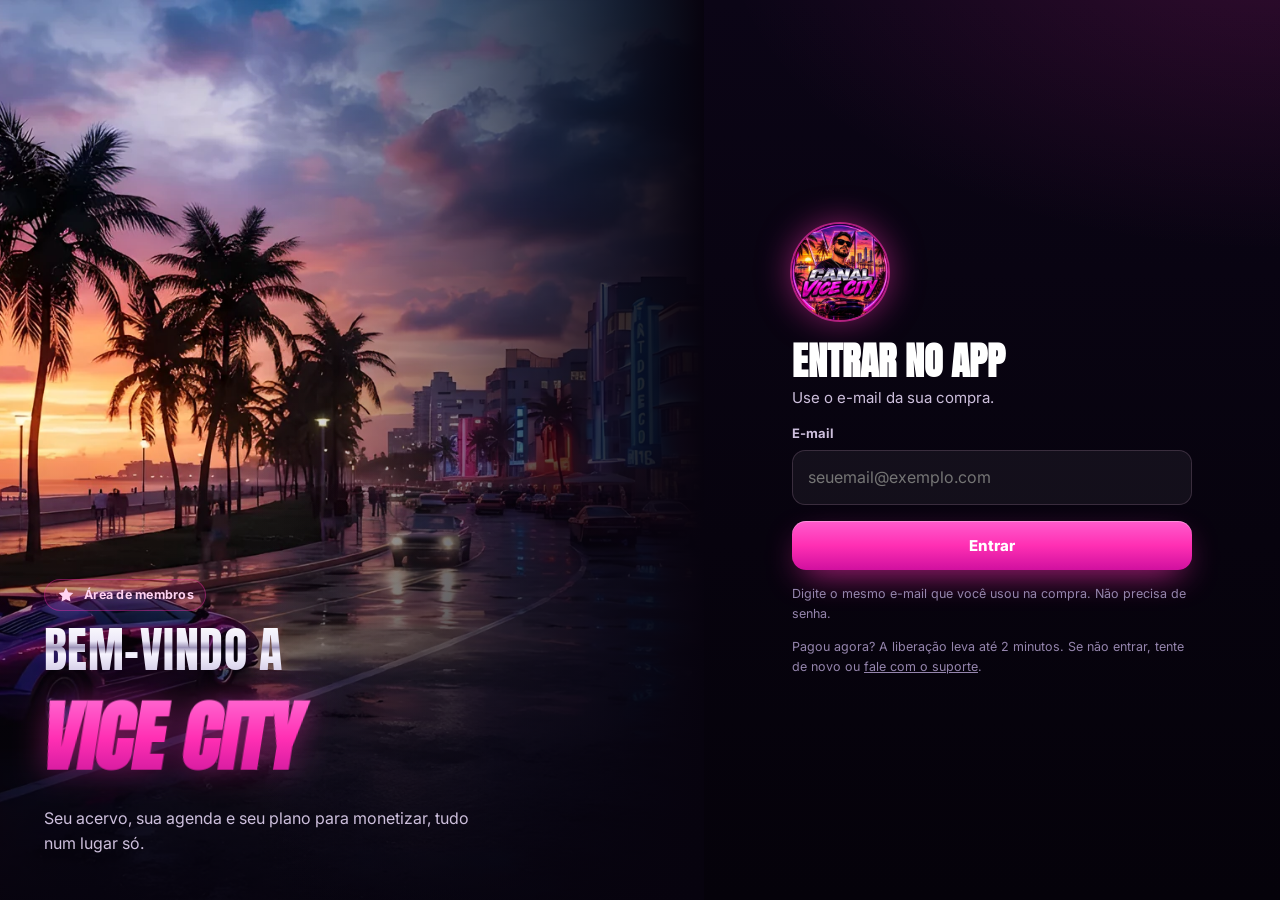
==== commit a95dd2e4: "Imagens do app e das ofertas em alta resolução (upscale IA 4x) Co-Authored-By: Claude Opus 5.5 <nore" ====
--- a/app/index.html
+++ b/app/index.html
@@ -11,8 +11,8 @@
 <link rel="preconnect" href="https://fonts.gstatic.com" crossorigin>
 <link rel="preconnect" href="https://drive.google.com">
 <link href="https://fonts.googleapis.com/css2?family=Anton&family=Inter:wght@400;500;600;700;800&family=Yellowtail&display=swap" rel="stylesheet">
-<link rel="stylesheet" href="css/app.css?v=17">
-<link rel="stylesheet" href="css/v2.css?v=17">
+<link rel="stylesheet" href="css/app.css?v=21">
+<link rel="stylesheet" href="css/v2.css?v=21">
 <link rel="apple-touch-icon" href="assets/apple-touch-icon.png">
 <link rel="manifest" href="manifest.webmanifest">
 <meta name="apple-mobile-web-app-capable" content="yes">
@@ -23,11 +23,11 @@
 </head>
 <body>
 <div class="boot"><svg viewBox="0 0 24 24" width="44" height="44"><path fill="#ff2d7a" d="M12 2.5l2.9 6 6.6.8-4.9 4.6 1.3 6.6L12 17.3l-5.9 3.2 1.3-6.6-4.9-4.6 6.6-.8z"/></svg></div>
-<script src="js/config.js?v=17"></script>
+<script src="js/config.js?v=21"></script>
 <script>if (window.CVC && CVC.SUPABASE_URL) document.write('<script src="https://cdn.jsdelivr.net/npm/@supabase/supabase-js@2"><\/script>');</script>
-<script src="js/content.js?v=17"></script>
-<script src="js/app.js?v=17"></script>
-<script src="js/bonus.js?v=17"></script>
-<script src="js/estudio.js?v=17"></script>
+<script src="js/content.js?v=21"></script>
+<script src="js/app.js?v=21"></script>
+<script src="js/bonus.js?v=21"></script>
+<script src="js/estudio.js?v=21"></script>
 </body>
 </html>
--- a/app/css/v2.css
+++ b/app/css/v2.css
@@ -404,3 +404,20 @@
 /* v6 · acentos (Á, Ê, Ã) não cortados nos títulos em Anton */
 .chrome,.brush,.hx .t1,.hx .t2{padding-top:.14em;margin-top:-.1em}
 .vc .cvt{line-height:1.18;padding-top:.1em}
+
+/* v7 · celular sem nada arrastando para o lado */
+html,body{overflow-x:hidden;max-width:100%;overscroll-behavior-x:none}
+@media (max-width:980px){
+  /* trilhos viram grade vertical: nada rola na horizontal sem querer */
+  .rail-track{display:grid;grid-auto-flow:row;grid-template-columns:repeat(2,minmax(0,1fr));grid-auto-columns:auto;overflow:visible;scroll-snap-type:none;padding-bottom:0}
+  .rail-track>.vc:nth-child(n+7){display:none}
+  .rail-btn{display:none!important}
+  /* chips em várias linhas em vez de rolar de lado */
+  .chips,.filters .chips{flex-wrap:wrap;overflow:visible}
+  /* sem efeitos pesados que fazem a tela tremer na rolagem */
+  *{backdrop-filter:none!important;-webkit-backdrop-filter:none!important}
+  .rv,.rv.in{opacity:1!important;transform:none!important;transition:none!important}
+  .hx .bg{transform:none!important}
+  .view,.main{overflow-x:hidden}
+  img,iframe,video{max-width:100%}
+}
